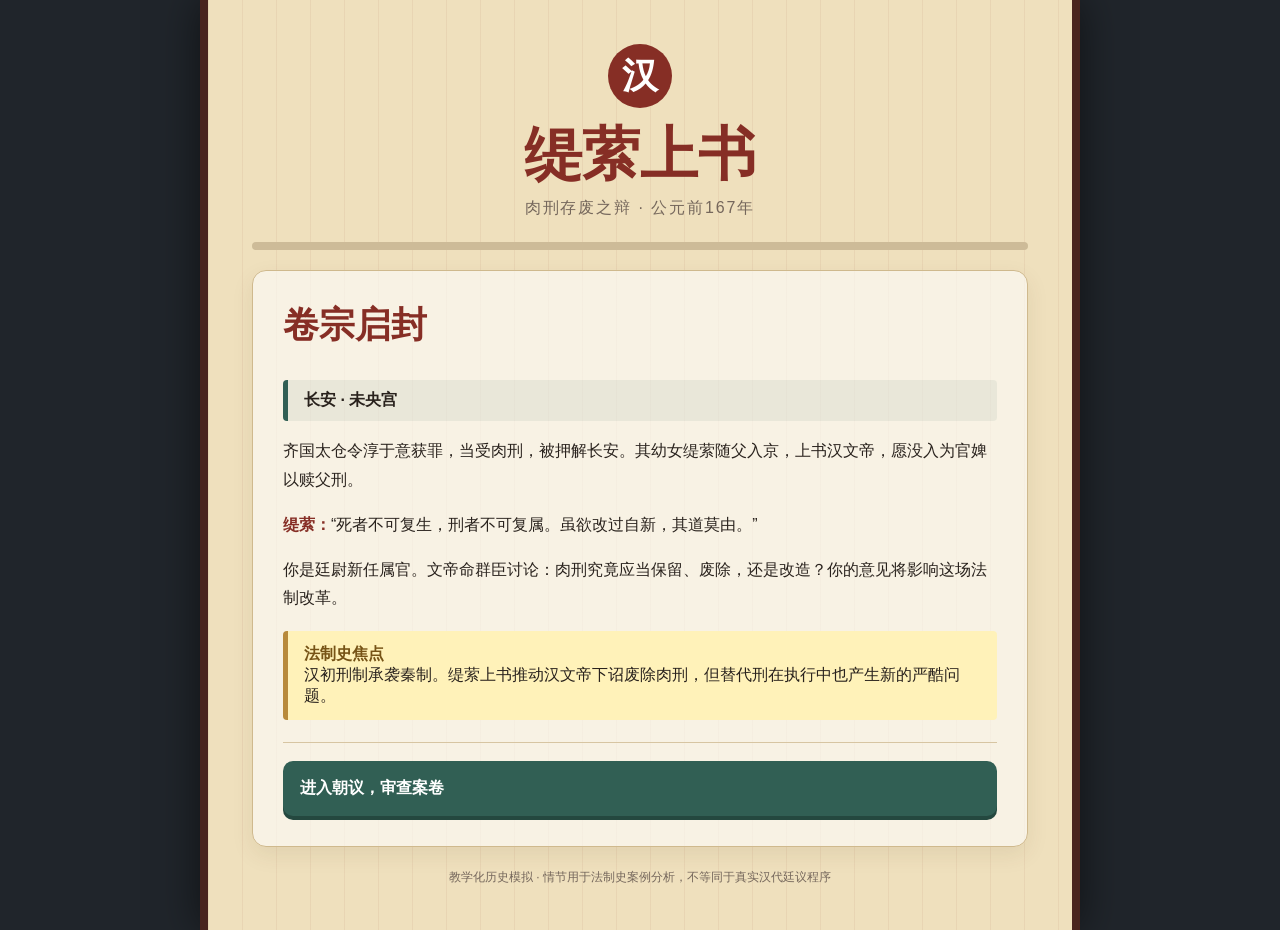
==== index.html @ 103291e9 "Publish Tiying Han law history game" ====
<!doctype html>
<html lang="zh-CN">
<head>
  <meta charset="utf-8">
  <meta name="viewport" content="width=device-width,initial-scale=1,viewport-fit=cover">
  <meta name="theme-color" content="#6f251f">
  <title>缇萦上书：肉刑存废之辩</title>
  <style>
    :root{--ink:#29221d;--paper:#efe0bd;--light:#fff9e9;--red:#862e25;--jade:#315f54;--gold:#b88a3b;--muted:#75675c}
    *{box-sizing:border-box}html{background:#20252b}body{margin:0;color:var(--ink);font-family:"Microsoft YaHei","PingFang SC",sans-serif;min-height:100vh}
    button{font:inherit}.game{width:min(100%,880px);min-height:100vh;margin:auto;padding:clamp(18px,5vw,44px);background:linear-gradient(90deg,#862e2510 1px,transparent 1px),var(--paper);background-size:34px 100%;border-inline:8px solid #49241f;box-shadow:0 0 40px #0008}
    .top{text-align:center}.top h1{font:800 clamp(34px,8vw,58px)/1.2 KaiTi,STKaiti,serif;color:var(--red);margin:12px 0 4px}.subtitle{color:var(--muted);letter-spacing:.12em;margin:0 0 18px}.seal{width:64px;height:64px;margin:auto;border-radius:50%;display:grid;place-items:center;background:var(--red);color:#fff;font:700 36px KaiTi,serif}
    .progress{height:8px;border-radius:10px;background:#cdbb98;overflow:hidden;margin:20px 0}.bar{height:100%;width:0;background:linear-gradient(90deg,var(--red),var(--gold));transition:width .35s}
    .scene{display:none;animation:rise .3s ease}.scene.active{display:block}@keyframes rise{from{opacity:0;transform:translateY(8px)}}
    .card{background:#fff9;border:1px solid #cfb98d;border-radius:14px;padding:clamp(18px,4vw,30px);box-shadow:0 8px 22px #53361916}.card h2{font-family:KaiTi,serif;color:var(--red);font-size:clamp(25px,6vw,36px);margin-top:0}
    p,li{line-height:1.8}.character{font-weight:800;color:var(--red)}.court{background:#315f5413;border-left:5px solid var(--jade);padding:10px 16px;margin:16px 0;border-radius:4px}.law{background:#fff2b9;border-left:5px solid var(--gold);padding:13px 16px;margin:18px 0;border-radius:4px}.law strong{color:#765316}.evidence{display:grid;grid-template-columns:repeat(2,1fr);gap:10px;margin:14px 0}.evidence div{background:#ede2ca;border:1px solid #cdb98d;border-radius:8px;padding:12px;font-size:14px}
    .choices{display:grid;gap:11px;border-top:1px solid #d7c5a2;margin-top:22px;padding-top:18px}.choices button,.restart{border:0;border-radius:10px;background:var(--jade);color:#fff;text-align:left;padding:15px 17px;line-height:1.55;font-weight:700;cursor:pointer;box-shadow:0 4px 0 #24483f}.choices button:active,.restart:active{transform:translateY(3px);box-shadow:0 1px 0 #24483f}.choices small{display:block;color:#dceae5;margin-top:4px;font-weight:400}
    .ending{text-align:center}.ending .badge{display:inline-block;border:2px solid currentColor;border-radius:99px;padding:6px 16px;font-weight:800}.good{background:#e5f1e5}.good h2,.good .badge{color:#32643b}.neutral{background:#e7edf1}.neutral h2,.neutral .badge{color:#365b72}.bad{background:#f4e2df}.bad h2,.bad .badge{color:#8b3029}.restart{text-align:center;margin-top:18px;min-width:160px}.review{text-align:left;background:#fff8;padding:14px 18px;border-radius:9px;margin-top:18px}
    footer{text-align:center;color:var(--muted);font-size:12px;margin-top:22px}
    @media(max-width:600px){.game{border-inline-width:5px;padding:15px 12px 30px}.evidence{grid-template-columns:1fr}.card{padding:18px 15px}.choices button{min-height:66px}}
  </style>
</head>
<body>
<main class="game">
  <header class="top"><div class="seal">汉</div><h1>缇萦上书</h1><p class="subtitle">肉刑存废之辩 · 公元前167年</p></header>
  <div class="progress"><div class="bar" id="bar"></div></div>

  <section id="s0" class="scene active"><div class="card">
    <h2>卷宗启封</h2>
    <div class="court"><b>长安 · 未央宫</b></div>
    <p>齐国太仓令淳于意获罪，当受肉刑，被押解长安。其幼女缇萦随父入京，上书汉文帝，愿没入为官婢以赎父刑。</p>
    <p><span class="character">缇萦：</span>“死者不可复生，刑者不可复属。虽欲改过自新，其道莫由。”</p>
    <p>你是廷尉新任属官。文帝命群臣讨论：肉刑究竟应当保留、废除，还是改造？你的意见将影响这场法制改革。</p>
    <div class="law"><strong>法制史焦点</strong><br>汉初刑制承袭秦制。缇萦上书推动汉文帝下诏废除肉刑，但替代刑在执行中也产生新的严酷问题。</div>
    <div class="choices"><button onclick="go('s1',12)">进入朝议，审查案卷</button></div>
  </div></section>

  <section id="s1" class="scene"><div class="card">
    <h2>第一议：如何理解旧刑</h2>
    <p><span class="character">廷尉正：</span>“黥、劓、刖，使罪人终身蒙耻，足以警众。骤然废除，恐刑威不立。”</p>
    <div class="evidence"><div><b>旧制功能</b><br>以身体标记和残损实现惩罚、威慑与身份区隔。</div><div><b>核心代价</b><br>身体损害不可逆，罪人即便悔改也难以回归社会。</div></div>
    <div class="choices">
      <button onclick="go('s2a',30)">主张立即废除<small>人格与身体不可恢复，制度应给改过者留下出路</small></button>
      <button onclick="go('s2b',30)">主张维持旧刑<small>乱世余患未消，威慑与秩序应当优先</small></button>
      <button onclick="go('s2c',30)">主张附条件改革<small>先区分罪责，再设计可复归社会的替代刑</small></button>
    </div>
  </div></section>

  <section id="s2a" class="scene"><div class="card">
    <h2>第二议：替代刑的难题</h2>
    <p>文帝赞同废除肉刑，但丞相追问：“不用黥、劓、刖，以何刑替代，方能做到罪刑相当？”</p>
    <div class="law"><strong>历史知识</strong><br>文帝改革以髡钳、笞刑等替代部分肉刑。改革方向具有进步意义，但笞刑数量过重、执行标准不一，可能造成死亡。</div>
    <div class="choices">
      <button onclick="go('s3a',56)">以高次数笞刑统一替代<small>形式简明，但执行风险很高</small></button>
      <button onclick="go('s3b',56)">分级替代并限制执行<small>按罪责配置刑罚，设置次数与行刑规范</small></button>
    </div>
  </div></section>

  <section id="s2b" class="scene"><div class="card">
    <h2>第二议：刑威与教化</h2>
    <p><span class="character">御史大夫：</span>“秦法以严酷求治，却二世而亡。若只讲威慑，如何解释暴秦之鉴？”</p>
    <div class="law"><strong>分析提示</strong><br>评价古代刑制既要理解维护秩序的现实需求，也要考察刑罚是否过度、能否促使罪人改过。</div>
    <div class="choices">
      <button onclick="go('eBad',100)">坚持重刑本身即可止乱</button>
      <button onclick="go('s3c',56)">修正观点：保留秩序目标，但推动刑罚可恢复化</button>
    </div>
  </div></section>

  <section id="s2c" class="scene"><div class="card">
    <h2>第二议：拟定改革原则</h2>
    <p>文帝命你将“附条件改革”写成可执行方案。你必须选定首要原则。</p>
    <div class="choices">
      <button onclick="go('s3b',56)">罪责分级、限制行刑、保留复归可能</button>
      <button onclick="go('s3a',56)">所有肉刑一律折算为固定笞数</button>
      <button onclick="go('s3d',56)">只赦免淳于意，不改变一般制度</button>
    </div>
  </div></section>

  <section id="s3a" class="scene"><div class="card">
    <h2>第三议：改革后的伤亡</h2>
    <p>新制推行后，地方奏报：有罪人虽免肉刑，却因笞数过重、行刑无度而死。</p>
    <p><span class="character">狱吏：</span>“名为减刑，受刑者反不得全生。朝廷是否修正？”</p>
    <div class="choices">
      <button onclick="go('eNeutral',100)">承认缺陷，等待以后逐步调整</button>
      <button onclick="go('s4',78)">立即调查，降低笞数并规范刑具与行刑部位</button>
    </div>
  </div></section>

  <section id="s3b" class="scene"><div class="card">
    <h2>第三议：从诏令到执行</h2>
    <p>你的分级方案获得认可，但地方官担心标准复杂、执行不一。制度善意若缺乏程序约束，仍可能异化。</p>
    <div class="choices">
      <button onclick="go('s4',78)">建立复核、记录和行刑限制，并定期检查成效</button>
      <button onclick="go('eNeutral',100)">只颁布原则，具体执行完全交给地方</button>
    </div>
  </div></section>

  <section id="s3c" class="scene"><div class="card">
    <h2>第三议：有限改革</h2>
    <p>你不再把“严酷”等同于“有效”，转而主张在秩序与人道之间寻找可检验的平衡。</p>
    <div class="choices">
      <button onclick="go('s4',78)">用执行数据检验替代刑，并保留继续修法的机制</button>
      <button onclick="go('eNeutral',100)">仅在诏书中倡导仁政，不设置执行措施</button>
    </div>
  </div></section>

  <section id="s3d" class="scene"><div class="card">
    <h2>第三议：个案与制度</h2>
    <p>淳于意可能因上书得到宽宥，但同类罪人仍面对同样的不可逆刑罚。</p>
    <div class="law"><strong>案例分析方法</strong><br>个案救济可以纠正一次不公；制度改革则要识别造成反复问题的规则与执行结构。</div>
    <div class="choices">
      <button onclick="go('s4',78)">由个案反思一般规则，重新提交改革方案</button>
      <button onclick="go('eBad',100)">个案已经解决，无须再议刑制</button>
    </div>
  </div></section>

  <section id="s4" class="scene"><div class="card">
    <h2>终议：呈交廷议奏章</h2>
    <p>你将在奏章中如何概括此次改革？</p>
    <div class="choices">
      <button onclick="go('eBest',100)">废肉刑不是终点；刑罚须兼顾罪责、执行可控与改过复归</button>
      <button onclick="go('eGood',100)">以仁政废除残酷刑罚，后续问题再随实践修正</button>
      <button onclick="go('eNeutral',100)">只要名称不再叫肉刑，改革便已完成</button>
    </div>
  </div></section>

  <section id="eBest" class="scene"><div class="card ending good"><span class="badge">卓越结局</span><h2>刑制改革者</h2><p>你的奏章推动朝廷在废除肉刑的同时，关注替代刑的比例、执行与复核。改革不再停留于仁政口号，而成为可以持续修正的制度工程。</p><div class="review"><b>法制史复盘</b><ul><li>缇萦上书体现个案对制度变革的推动。</li><li>文帝废肉刑具有进步意义，但替代刑也可能产生新的严酷。</li><li>评价改革不能只看名称和初衷，还要考察实际执行效果。</li></ul></div><button class="restart" onclick="restart()">重新体验</button></div></section>
  <section id="eGood" class="scene"><div class="card ending good"><span class="badge">良好结局</span><h2>仁政进路</h2><p>朝廷迈出了废除肉刑的重要一步。你看到了刑罚人道化的方向，但对替代刑执行风险的处理仍不充分。</p><div class="review"><b>提升建议：</b>案例分析时同时追问“为什么改革”“如何执行”“造成何种后果”。</div><button class="restart" onclick="restart()">重新体验</button></div></section>
  <section id="eNeutral" class="scene"><div class="card ending neutral"><span class="badge">中性结局</span><h2>未竟之改</h2><p>肉刑名义上被废除，但替代刑的严酷与地方执行差异仍然存在。制度发生了变化，却尚未实现改革目标。</p><div class="review"><b>关键启示：</b>法制改革的文本目标与实践结果可能存在距离。</div><button class="restart" onclick="restart()">重新体验</button></div></section>
  <section id="eBad" class="scene"><div class="card ending bad"><span class="badge">警示结局</span><h2>严刑之困</h2><p>朝议最终回到“刑罚越重越有效”的单一路径。个案揭示的问题没有转化为制度反思，秦制严酷的历史教训也未得到回应。</p><div class="review"><b>复习方向：</b>比较秦汉刑制变化，理解德主刑辅、约法省刑与社会治理之间的关系。</div><button class="restart" onclick="restart()">重新体验</button></div></section>
  <footer>教学化历史模拟 · 情节用于法制史案例分析，不等同于真实汉代廷议程序</footer>
</main>
<script>
  function go(id,p){document.querySelector('.scene.active').classList.remove('active');document.getElementById(id).classList.add('active');document.getElementById('bar').style.width=p+'%';scrollTo({top:0,behavior:'smooth'})}
  function restart(){document.querySelector('.scene.active').classList.remove('active');document.getElementById('s0').classList.add('active');document.getElementById('bar').style.width='0%';scrollTo({top:0,behavior:'smooth'})}
</script>
</body></html>
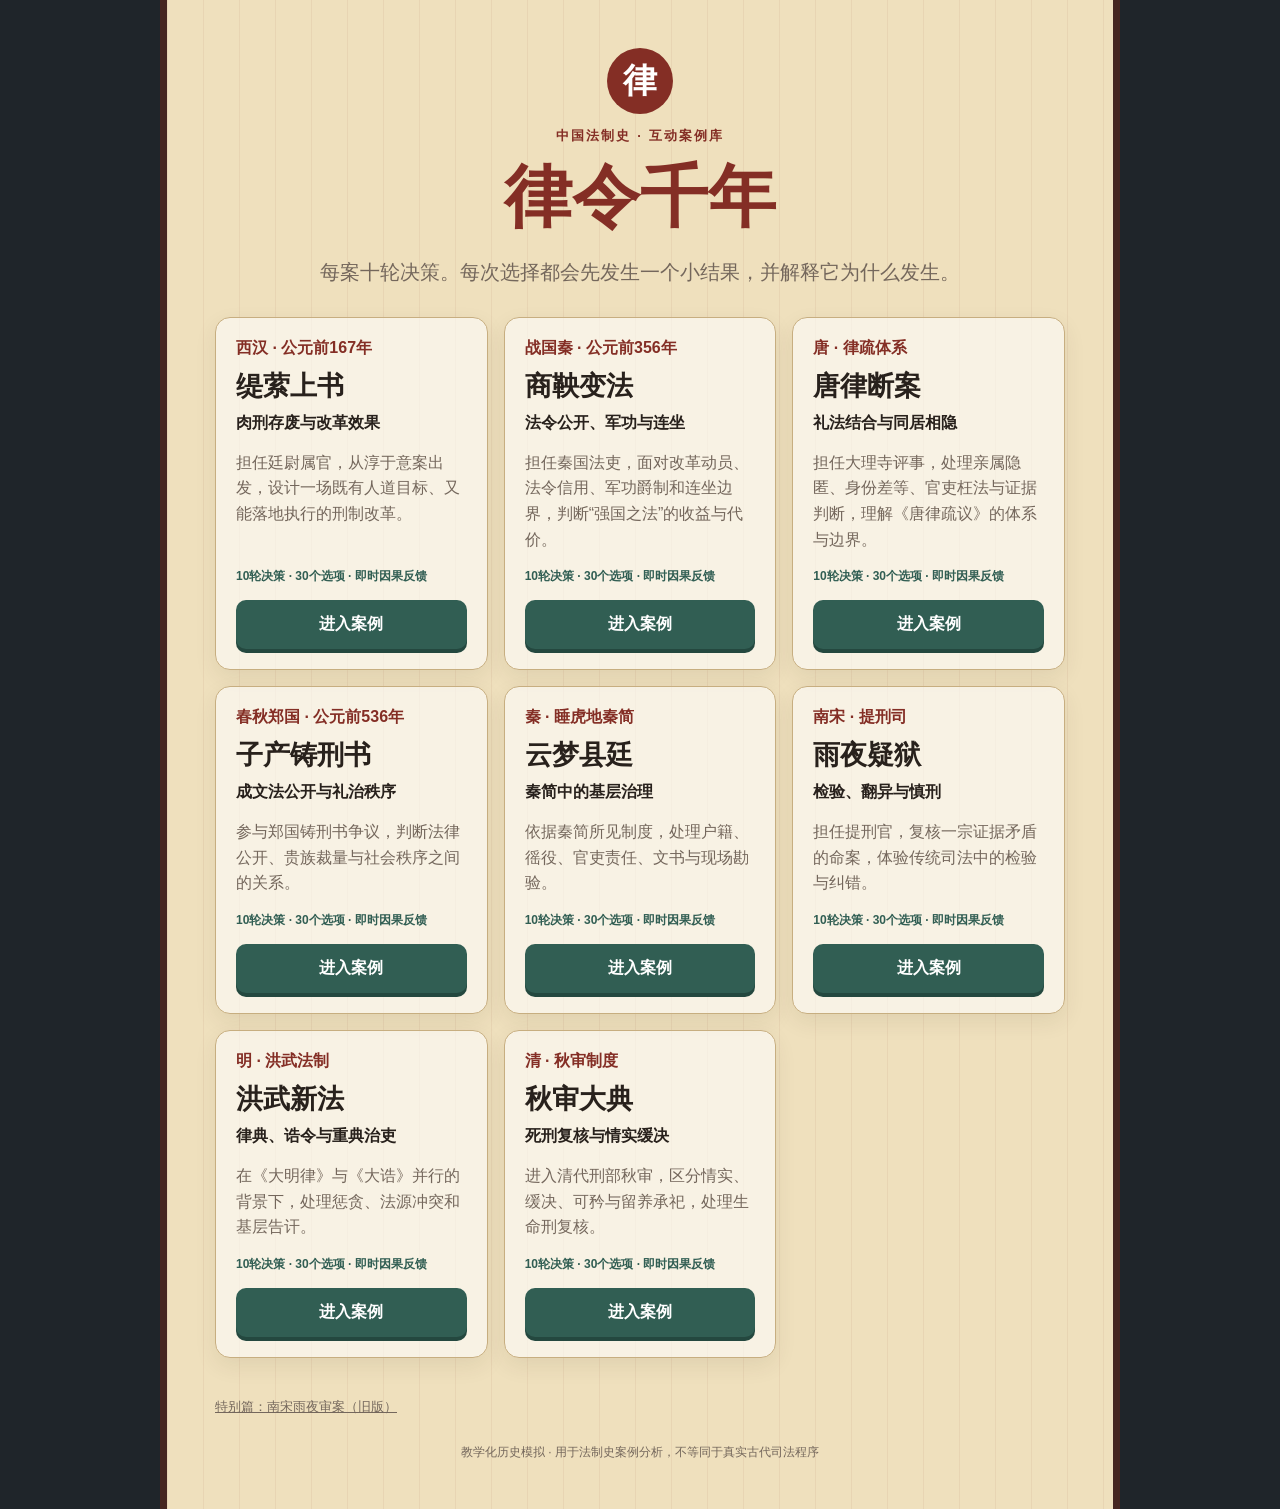
==== commit 7e033b39: "Expand law history game to eight cases" ====
--- a/index.html
+++ b/index.html
@@ -1,137 +1,123 @@
-<!doctype html>
-<html lang="zh-CN">
-<head>
-  <meta charset="utf-8">
-  <meta name="viewport" content="width=device-width,initial-scale=1,viewport-fit=cover">
-  <meta name="theme-color" content="#6f251f">
-  <title>缇萦上书：肉刑存废之辩</title>
-  <style>
-    :root{--ink:#29221d;--paper:#efe0bd;--light:#fff9e9;--red:#862e25;--jade:#315f54;--gold:#b88a3b;--muted:#75675c}
-    *{box-sizing:border-box}html{background:#20252b}body{margin:0;color:var(--ink);font-family:"Microsoft YaHei","PingFang SC",sans-serif;min-height:100vh}
-    button{font:inherit}.game{width:min(100%,880px);min-height:100vh;margin:auto;padding:clamp(18px,5vw,44px);background:linear-gradient(90deg,#862e2510 1px,transparent 1px),var(--paper);background-size:34px 100%;border-inline:8px solid #49241f;box-shadow:0 0 40px #0008}
-    .top{text-align:center}.top h1{font:800 clamp(34px,8vw,58px)/1.2 KaiTi,STKaiti,serif;color:var(--red);margin:12px 0 4px}.subtitle{color:var(--muted);letter-spacing:.12em;margin:0 0 18px}.seal{width:64px;height:64px;margin:auto;border-radius:50%;display:grid;place-items:center;background:var(--red);color:#fff;font:700 36px KaiTi,serif}
-    .progress{height:8px;border-radius:10px;background:#cdbb98;overflow:hidden;margin:20px 0}.bar{height:100%;width:0;background:linear-gradient(90deg,var(--red),var(--gold));transition:width .35s}
-    .scene{display:none;animation:rise .3s ease}.scene.active{display:block}@keyframes rise{from{opacity:0;transform:translateY(8px)}}
-    .card{background:#fff9;border:1px solid #cfb98d;border-radius:14px;padding:clamp(18px,4vw,30px);box-shadow:0 8px 22px #53361916}.card h2{font-family:KaiTi,serif;color:var(--red);font-size:clamp(25px,6vw,36px);margin-top:0}
-    p,li{line-height:1.8}.character{font-weight:800;color:var(--red)}.court{background:#315f5413;border-left:5px solid var(--jade);padding:10px 16px;margin:16px 0;border-radius:4px}.law{background:#fff2b9;border-left:5px solid var(--gold);padding:13px 16px;margin:18px 0;border-radius:4px}.law strong{color:#765316}.evidence{display:grid;grid-template-columns:repeat(2,1fr);gap:10px;margin:14px 0}.evidence div{background:#ede2ca;border:1px solid #cdb98d;border-radius:8px;padding:12px;font-size:14px}
-    .choices{display:grid;gap:11px;border-top:1px solid #d7c5a2;margin-top:22px;padding-top:18px}.choices button,.restart{border:0;border-radius:10px;background:var(--jade);color:#fff;text-align:left;padding:15px 17px;line-height:1.55;font-weight:700;cursor:pointer;box-shadow:0 4px 0 #24483f}.choices button:active,.restart:active{transform:translateY(3px);box-shadow:0 1px 0 #24483f}.choices small{display:block;color:#dceae5;margin-top:4px;font-weight:400}
-    .ending{text-align:center}.ending .badge{display:inline-block;border:2px solid currentColor;border-radius:99px;padding:6px 16px;font-weight:800}.good{background:#e5f1e5}.good h2,.good .badge{color:#32643b}.neutral{background:#e7edf1}.neutral h2,.neutral .badge{color:#365b72}.bad{background:#f4e2df}.bad h2,.bad .badge{color:#8b3029}.restart{text-align:center;margin-top:18px;min-width:160px}.review{text-align:left;background:#fff8;padding:14px 18px;border-radius:9px;margin-top:18px}
-    footer{text-align:center;color:var(--muted);font-size:12px;margin-top:22px}
-    @media(max-width:600px){.game{border-inline-width:5px;padding:15px 12px 30px}.evidence{grid-template-columns:1fr}.card{padding:18px 15px}.choices button{min-height:66px}}
-  </style>
-</head>
-<body>
-<main class="game">
-  <header class="top"><div class="seal">汉</div><h1>缇萦上书</h1><p class="subtitle">肉刑存废之辩 · 公元前167年</p></header>
-  <div class="progress"><div class="bar" id="bar"></div></div>
-
-  <section id="s0" class="scene active"><div class="card">
-    <h2>卷宗启封</h2>
-    <div class="court"><b>长安 · 未央宫</b></div>
-    <p>齐国太仓令淳于意获罪，当受肉刑，被押解长安。其幼女缇萦随父入京，上书汉文帝，愿没入为官婢以赎父刑。</p>
-    <p><span class="character">缇萦：</span>“死者不可复生，刑者不可复属。虽欲改过自新，其道莫由。”</p>
-    <p>你是廷尉新任属官。文帝命群臣讨论：肉刑究竟应当保留、废除，还是改造？你的意见将影响这场法制改革。</p>
-    <div class="law"><strong>法制史焦点</strong><br>汉初刑制承袭秦制。缇萦上书推动汉文帝下诏废除肉刑，但替代刑在执行中也产生新的严酷问题。</div>
-    <div class="choices"><button onclick="go('s1',12)">进入朝议，审查案卷</button></div>
-  </div></section>
-
-  <section id="s1" class="scene"><div class="card">
-    <h2>第一议：如何理解旧刑</h2>
-    <p><span class="character">廷尉正：</span>“黥、劓、刖，使罪人终身蒙耻，足以警众。骤然废除，恐刑威不立。”</p>
-    <div class="evidence"><div><b>旧制功能</b><br>以身体标记和残损实现惩罚、威慑与身份区隔。</div><div><b>核心代价</b><br>身体损害不可逆，罪人即便悔改也难以回归社会。</div></div>
-    <div class="choices">
-      <button onclick="go('s2a',30)">主张立即废除<small>人格与身体不可恢复，制度应给改过者留下出路</small></button>
-      <button onclick="go('s2b',30)">主张维持旧刑<small>乱世余患未消，威慑与秩序应当优先</small></button>
-      <button onclick="go('s2c',30)">主张附条件改革<small>先区分罪责，再设计可复归社会的替代刑</small></button>
-    </div>
-  </div></section>
-
-  <section id="s2a" class="scene"><div class="card">
-    <h2>第二议：替代刑的难题</h2>
-    <p>文帝赞同废除肉刑，但丞相追问：“不用黥、劓、刖，以何刑替代，方能做到罪刑相当？”</p>
-    <div class="law"><strong>历史知识</strong><br>文帝改革以髡钳、笞刑等替代部分肉刑。改革方向具有进步意义，但笞刑数量过重、执行标准不一，可能造成死亡。</div>
-    <div class="choices">
-      <button onclick="go('s3a',56)">以高次数笞刑统一替代<small>形式简明，但执行风险很高</small></button>
-      <button onclick="go('s3b',56)">分级替代并限制执行<small>按罪责配置刑罚，设置次数与行刑规范</small></button>
-    </div>
-  </div></section>
-
-  <section id="s2b" class="scene"><div class="card">
-    <h2>第二议：刑威与教化</h2>
-    <p><span class="character">御史大夫：</span>“秦法以严酷求治，却二世而亡。若只讲威慑，如何解释暴秦之鉴？”</p>
-    <div class="law"><strong>分析提示</strong><br>评价古代刑制既要理解维护秩序的现实需求，也要考察刑罚是否过度、能否促使罪人改过。</div>
-    <div class="choices">
-      <button onclick="go('eBad',100)">坚持重刑本身即可止乱</button>
-      <button onclick="go('s3c',56)">修正观点：保留秩序目标，但推动刑罚可恢复化</button>
-    </div>
-  </div></section>
-
-  <section id="s2c" class="scene"><div class="card">
-    <h2>第二议：拟定改革原则</h2>
-    <p>文帝命你将“附条件改革”写成可执行方案。你必须选定首要原则。</p>
-    <div class="choices">
-      <button onclick="go('s3b',56)">罪责分级、限制行刑、保留复归可能</button>
-      <button onclick="go('s3a',56)">所有肉刑一律折算为固定笞数</button>
-      <button onclick="go('s3d',56)">只赦免淳于意，不改变一般制度</button>
-    </div>
-  </div></section>
-
-  <section id="s3a" class="scene"><div class="card">
-    <h2>第三议：改革后的伤亡</h2>
-    <p>新制推行后，地方奏报：有罪人虽免肉刑，却因笞数过重、行刑无度而死。</p>
-    <p><span class="character">狱吏：</span>“名为减刑，受刑者反不得全生。朝廷是否修正？”</p>
-    <div class="choices">
-      <button onclick="go('eNeutral',100)">承认缺陷，等待以后逐步调整</button>
-      <button onclick="go('s4',78)">立即调查，降低笞数并规范刑具与行刑部位</button>
-    </div>
-  </div></section>
-
-  <section id="s3b" class="scene"><div class="card">
-    <h2>第三议：从诏令到执行</h2>
-    <p>你的分级方案获得认可，但地方官担心标准复杂、执行不一。制度善意若缺乏程序约束，仍可能异化。</p>
-    <div class="choices">
-      <button onclick="go('s4',78)">建立复核、记录和行刑限制，并定期检查成效</button>
-      <button onclick="go('eNeutral',100)">只颁布原则，具体执行完全交给地方</button>
-    </div>
-  </div></section>
-
-  <section id="s3c" class="scene"><div class="card">
-    <h2>第三议：有限改革</h2>
-    <p>你不再把“严酷”等同于“有效”，转而主张在秩序与人道之间寻找可检验的平衡。</p>
-    <div class="choices">
-      <button onclick="go('s4',78)">用执行数据检验替代刑，并保留继续修法的机制</button>
-      <button onclick="go('eNeutral',100)">仅在诏书中倡导仁政，不设置执行措施</button>
-    </div>
-  </div></section>
-
-  <section id="s3d" class="scene"><div class="card">
-    <h2>第三议：个案与制度</h2>
-    <p>淳于意可能因上书得到宽宥，但同类罪人仍面对同样的不可逆刑罚。</p>
-    <div class="law"><strong>案例分析方法</strong><br>个案救济可以纠正一次不公；制度改革则要识别造成反复问题的规则与执行结构。</div>
-    <div class="choices">
-      <button onclick="go('s4',78)">由个案反思一般规则，重新提交改革方案</button>
-      <button onclick="go('eBad',100)">个案已经解决，无须再议刑制</button>
-    </div>
-  </div></section>
-
-  <section id="s4" class="scene"><div class="card">
-    <h2>终议：呈交廷议奏章</h2>
-    <p>你将在奏章中如何概括此次改革？</p>
-    <div class="choices">
-      <button onclick="go('eBest',100)">废肉刑不是终点；刑罚须兼顾罪责、执行可控与改过复归</button>
-      <button onclick="go('eGood',100)">以仁政废除残酷刑罚，后续问题再随实践修正</button>
-      <button onclick="go('eNeutral',100)">只要名称不再叫肉刑，改革便已完成</button>
-    </div>
-  </div></section>
-
-  <section id="eBest" class="scene"><div class="card ending good"><span class="badge">卓越结局</span><h2>刑制改革者</h2><p>你的奏章推动朝廷在废除肉刑的同时，关注替代刑的比例、执行与复核。改革不再停留于仁政口号，而成为可以持续修正的制度工程。</p><div class="review"><b>法制史复盘</b><ul><li>缇萦上书体现个案对制度变革的推动。</li><li>文帝废肉刑具有进步意义，但替代刑也可能产生新的严酷。</li><li>评价改革不能只看名称和初衷，还要考察实际执行效果。</li></ul></div><button class="restart" onclick="restart()">重新体验</button></div></section>
-  <section id="eGood" class="scene"><div class="card ending good"><span class="badge">良好结局</span><h2>仁政进路</h2><p>朝廷迈出了废除肉刑的重要一步。你看到了刑罚人道化的方向，但对替代刑执行风险的处理仍不充分。</p><div class="review"><b>提升建议：</b>案例分析时同时追问“为什么改革”“如何执行”“造成何种后果”。</div><button class="restart" onclick="restart()">重新体验</button></div></section>
-  <section id="eNeutral" class="scene"><div class="card ending neutral"><span class="badge">中性结局</span><h2>未竟之改</h2><p>肉刑名义上被废除，但替代刑的严酷与地方执行差异仍然存在。制度发生了变化，却尚未实现改革目标。</p><div class="review"><b>关键启示：</b>法制改革的文本目标与实践结果可能存在距离。</div><button class="restart" onclick="restart()">重新体验</button></div></section>
-  <section id="eBad" class="scene"><div class="card ending bad"><span class="badge">警示结局</span><h2>严刑之困</h2><p>朝议最终回到“刑罚越重越有效”的单一路径。个案揭示的问题没有转化为制度反思，秦制严酷的历史教训也未得到回应。</p><div class="review"><b>复习方向：</b>比较秦汉刑制变化，理解德主刑辅、约法省刑与社会治理之间的关系。</div><button class="restart" onclick="restart()">重新体验</button></div></section>
-  <footer>教学化历史模拟 · 情节用于法制史案例分析，不等同于真实汉代廷议程序</footer>
-</main>
+<!doctype html><html lang="zh-CN"><head><meta charset="utf-8"><meta name="viewport" content="width=device-width,initial-scale=1,viewport-fit=cover"><meta name="theme-color" content="#742b23"><title>律令千年·法制史案例库</title>
+<style>
+:root{--ink:#28211c;--paper:#efe0bd;--light:#fff9e9;--red:#842e25;--jade:#315e53;--gold:#b8893d;--muted:#74675c}*{box-sizing:border-box}html{background:#1f252a}body{margin:0;color:var(--ink);font-family:"Microsoft YaHei","PingFang SC",sans-serif}button{font:inherit}.app{width:min(100%,960px);min-height:100vh;margin:auto;padding:clamp(18px,5vw,48px);background:linear-gradient(90deg,#842e2510 1px,transparent 1px),var(--paper);background-size:36px 100%;border-inline:7px solid #462620}.top{text-align:center}.seal{width:66px;height:66px;margin:auto;border-radius:50%;display:grid;place-items:center;background:var(--red);color:#fff;font:700 34px KaiTi,serif}.eyebrow{color:var(--red);font-size:13px;font-weight:800;letter-spacing:.16em}.top h1{font:800 clamp(38px,9vw,68px)/1.1 KaiTi,serif;margin:15px 0 8px;color:var(--red)}.lead{color:var(--muted);font-size:clamp(16px,3.5vw,20px);line-height:1.7}.case-grid{display:grid;grid-template-columns:repeat(3,1fr);gap:16px;margin:28px 0}.case{border:1px solid #c7ae80;border-radius:15px;background:#fff9;padding:20px;display:flex;flex-direction:column;box-shadow:0 8px 22px #3e2d1c15}.case i{font-style:normal;color:var(--red);font-weight:800}.case h2{font:700 27px KaiTi,serif;margin:9px 0}.case p{color:var(--muted);line-height:1.6;flex:1}.case .meta{font-size:12px;color:var(--jade);font-weight:700}.primary,.option{border:0;border-radius:10px;background:var(--jade);color:#fff;padding:14px 17px;font-weight:750;cursor:pointer;box-shadow:0 4px 0 #24483f}.primary:active,.option:active{transform:translateY(3px);box-shadow:0 1px 0 #24483f}.case .primary{width:100%;margin-top:15px}.toolbar{display:flex;justify-content:space-between;align-items:center;gap:10px}.back{border:1px solid #bda77e;background:#fff8;border-radius:9px;padding:9px 12px;cursor:pointer}.progress{height:9px;border-radius:9px;background:#cfbc97;overflow:hidden;margin:15px 0 23px}.bar{height:100%;background:linear-gradient(90deg,var(--red),var(--gold));transition:width .35s}.score{display:flex;gap:6px;flex-wrap:wrap}.score span{background:#fff8;border-radius:99px;padding:6px 9px;font-size:12px}.score b{color:var(--red)}.panel{background:#fff9;border:1px solid #cfb789;border-radius:15px;padding:clamp(18px,4vw,30px);box-shadow:0 8px 24px #49351f18}.chapter{color:var(--red);font-size:13px;font-weight:800}.panel h2{font:700 clamp(27px,6vw,39px) KaiTi,serif;color:var(--red);margin:8px 0}.context{font-size:18px;line-height:1.85}.knowledge{background:#fff1b7;border-left:5px solid var(--gold);padding:13px 15px;margin:18px 0;line-height:1.65}.options{display:grid;gap:12px;border-top:1px solid #d8c5a1;padding-top:18px}.option{text-align:left;line-height:1.55;min-height:62px}.option em{display:inline-grid;place-items:center;width:26px;height:26px;border-radius:50%;background:#ffffff22;font-style:normal;margin-right:8px}.feedback{border-top:6px solid var(--jade)}.feedback.bad{border-top-color:var(--red)}.feedback.mid{border-top-color:var(--gold)}.outcome{font-size:20px;font-weight:800;color:var(--jade)}.feedback.bad .outcome{color:var(--red)}.feedback.mid .outcome{color:#8b661f}.reason{line-height:1.85;background:#f4ead4;padding:14px;border-radius:9px}.delta{display:flex;gap:8px;flex-wrap:wrap;margin:14px 0}.delta span{padding:6px 10px;border-radius:99px;background:#dfeae5;color:#315e53;font-size:13px;font-weight:700}.delta .minus{background:#f1dfdc;color:#8b3029}.result{text-align:center}.grade{font:800 120px/1 serif;color:var(--red)}.cards{display:grid;grid-template-columns:repeat(3,1fr);gap:10px}.cards div{background:#ddc79c;border-radius:11px;padding:16px}.cards b{display:block;color:var(--red);font-size:28px}.review{text-align:left;background:#fff8;padding:15px 20px;border-radius:10px;line-height:1.75;margin:20px 0}.hidden{display:none!important}.legacy{display:inline-block;color:var(--muted);font-size:13px;margin-top:12px}footer{text-align:center;color:var(--muted);font-size:12px;margin:28px 0 0}
+@media(max-width:720px){.app{padding:18px 13px 30px;border-inline-width:5px}.case-grid{grid-template-columns:1fr}.case{padding:17px}.toolbar{align-items:flex-start}.score{justify-content:flex-end}.context{font-size:16px}.option{min-height:68px}.cards{grid-template-columns:1fr}}
+</style></head><body><main class="app" id="app"></main>
 <script>
-  function go(id,p){document.querySelector('.scene.active').classList.remove('active');document.getElementById(id).classList.add('active');document.getElementById('bar').style.width=p+'%';scrollTo({top:0,behavior:'smooth'})}
-  function restart(){document.querySelector('.scene.active').classList.remove('active');document.getElementById('s0').classList.add('active');document.getElementById('bar').style.width='0%';scrollTo({top:0,behavior:'smooth'})}
-</script>
-</body></html>
+const O=(t,r,d)=>({t,r,d});
+const cases=[
+{id:'tiying',era:'西汉 · 公元前167年',title:'缇萦上书',sub:'肉刑存废与改革效果',intro:'担任廷尉属官，从淳于意案出发，设计一场既有人道目标、又能落地执行的刑制改革。',qs:[
+['卷宗定性','淳于意将受肉刑，缇萦上书称受刑者“虽欲改过自新，其道莫由”。你首先抓住什么争点？','汉初刑制承袭秦制，肉刑具有不可逆性。',[O('讨论刑罚是否给改过者保留复归可能','朝议转向刑罚目的。因为缇萦指出的不是父亲身份，而是不可逆刑罚阻断改过。',[2,3,2]),O('强调缇萦孝心足以直接免罪','淳于意获得同情，但制度问题被遮蔽。孝行能触发审视，却不能替代对罪责与刑制的分析。',[1,0,2]),O('认定旧法存在多年便无需讨论','改革被拒绝。制度沿用时间不能单独证明其合理，尤其当新个案暴露稳定缺陷时。',[0,-2,-1])]],
+['史实边界','有人说：“汉代已经确立现代人权，所以必然废肉刑。”你如何记录？','古今概念可以对话，但不能把现代体系直接投射到汉代。',[O('删除“现代人权”断言，改从汉初约法省刑与仁政语境分析','论证更可靠。因为历史评价必须先尊重当时制度与政治语言。',[3,2,1]),O('保留说法，现代价值正确即可','表达鲜明但史实失真。价值赞同不能证明古代已经存在同一权利结构。',[-2,0,1]),O('完全拒绝现代视角','避免了套用，却失去借古鉴今。恰当方法是标明距离后再比较。',[1,1,0])]],
+['刑罚目的','廷尉正主张“残损身体最能威慑”。你如何回应？','刑罚效果不能只凭严酷程度推定。',[O('要求比较威慑收益与不可逆伤害，并考察再犯和复归','讨论进入可检验层面。严厉不天然等于有效，还要评估社会成本。',[2,3,2]),O('只说仁慈就是最好的刑罚','立场温和但论据不足。刑制仍须回应秩序、比例与执行问题。',[1,0,2]),O('赞同越残酷越有效','旧制继续维持。该推论忽略秦亡教训，也没有证明严酷与治理效果的因果。',[0,-2,-2])]],
+['替代方案','文帝准备废除肉刑，问你如何配置替代刑。','历史上部分肉刑被髡钳、笞刑等替代。',[O('按罪责分级替代，并设置最高笞数','方案兼顾比例与人道。分级可避免轻重罪一律折算造成新的失衡。',[2,3,2]),O('所有肉刑统一改为五百笞','形式统一却可能更致命。笞数过高会让“减刑”在执行中变成变相死刑。',[1,-2,-1]),O('只赦免淳于意，不改一般规则','个案获救，结构问题仍会重复。个案救济不能自动代替制度改革。',[1,0,1])]],
+['执行规范','地方狱吏问笞刑应如何执行。','替代刑是否进步，取决于真实执行。',[O('统一刑具、限定部位、记录次数并允许复核','伤亡风险下降。程序限制能把仁政目标转化为可监督的行为规则。',[2,3,2]),O('只写“务必仁慈”','口号难以约束执行。没有具体标准，地方仍可能因习惯和压力滥刑。',[1,0,1]),O('由狱吏自行掌握轻重','执行差异扩大。把全部裁量交给行刑者会增加任意与寻租空间。',[0,-2,-2])]],
+['伤亡奏报','新制后有人因重笞死亡，朝中称改革已经失败。','改革可能方向正确、设计不足。',[O('承认替代刑缺陷，降低笞数并继续评估','改革得到修正。发现副作用后调整规则，比否认问题或全盘倒退更合理。',[3,3,2]),O('隐瞒伤亡以维护圣明','短期保住颜面，长期损害制度学习。没有真实信息就无法纠正执行偏差。',[0,-2,-2]),O('立即恢复全部肉刑','解决了笞刑问题，却回到不可逆伤残。单一失败不证明旧制最优。',[1,-1,-1])]],
+['罪刑相当','轻罪与重罪都采用接近的笞数，引发争议。','刑罚配置需要区别罪责轻重。',[O('重新建立轻重阶梯，并审查实际痛苦程度','比例失衡得到缓解。名称相同不代表严厉程度相同，须看真实负担。',[2,3,2]),O('只要形式统一就是公平','形式一致掩盖实质差异。公平还要求罪责与制裁强度相适应。',[1,-1,0]),O('全部加重以免放纵','轻罪者承受过度制裁。用普遍加重解决分类失败，会扩大不公。',[0,-2,-2])]],
+['复归社会','受刑者刑满后被乡里永久排斥。','缇萦上书特别强调改过无路。',[O('减少永久污名，并允许以守法表现恢复身份','刑罚终了后的复归路径形成。否则法律宣布刑满，社会惩罚却无限延续。',[2,3,3]),O('认为社会排斥不属于刑制问题','制度只完成一半。正式刑罚与持续污名共同决定受刑者能否改过。',[1,0,-1]),O('给所有受刑者永久标记','管理更方便，却复制肉刑的终身污名逻辑，违背改革起点。',[0,-2,-2])]],
+['评价改革','史官问文帝废肉刑是否等于刑罚全面轻缓。','历史结论要区分诏令、替代规则和执行结果。',[O('评价为重要转向，但指出替代刑仍有严酷与反复','结论有边界。既承认改革意义，也没有把复杂过程写成直线进步。',[3,3,2]),O('宣布从此再无酷刑','叙事漂亮却夸大史实。替代刑伤亡说明制度效果并非一次完成。',[-2,-1,1]),O('因有副作用而否定全部意义','忽视了不可逆肉刑被废的方向性变化。缺陷不等于毫无进步。',[1,0,0])]],
+['总结奏章','你如何向文帝概括本案启示？','最后结论应同时回应历史语境与制度效果。',[O('废肉刑是起点；刑罚还须罪责相称、执行可控、容许复归','奏章成为持续改革纲领。它完整回应了目的、比例、程序与效果。',[3,3,3]),O('圣君仁德感化天下即可','具有时代语言，却把复杂制度成败归于个人品德，缺少可执行结构。',[2,0,2]),O('旧制不可变，个案不足为训','缇萦上书的制度价值被抹去。反复出现的结构性伤害不能永远被视为例外。',[0,-2,-2])]]]},
+{id:'shangyang',era:'战国秦 · 公元前356年',title:'商鞅变法',sub:'法令公开、军功与连坐',intro:'担任秦国法吏，面对改革动员、法令信用、军功爵制和连坐边界，判断“强国之法”的收益与代价。',qs:[
+['变法开局','新法将行，百姓疑而不信。你如何建立法令信用？','徙木立信的故事体现变法者对法令可信度的重视。',[O('公开规则、兑现奖赏，并让官吏同受约束','新法获得初步信用。可预期执行比单纯恐吓更能形成稳定服从。',[2,3,2]),O('先重罚几个质疑者','恐惧上升但信用未建立。惩罚怀疑者不能证明政府会守诺。',[1,-1,-2]),O('只靠口头宣讲君主英明','宣传扩大，却缺少可验证承诺。法令信用来自一致兑现。',[1,0,1])]],
+['法令公开','有官员主张只让官吏掌握细则，方便临事处置。','成文规则公开关系到行为预期与裁量边界。',[O('公布主要规则、奖罚标准与申诉渠道','百姓能够预见后果，官吏也较难任意解释。公开性提升了治理稳定。',[2,3,2]),O('只公布惩罚，不公布奖励','威慑突出但激励失真。片面公开会削弱法令完整信用。',[1,0,-1]),O('完全保密，违法后再告知','行政方便却制造不可预期。无法知悉的规则难以引导行为。',[0,-2,-2])]],
+['军功爵制','旧贵族要求按血缘继续授爵，军中要求按功行赏。','军功爵制冲击世卿世禄。',[O('以可核实军功授爵，并防止冒功','动员能力增强，身份流动扩大。核验机制可减少新制度被造假侵蚀。',[3,3,2]),O('完全维持血缘授爵','旧贵族满意，改革目标落空。资源仍按出身分配，军功激励不足。',[2,-1,-1]),O('谁献首级最多谁升爵，不审来源','短期战果增加，冒功与滥杀风险上升。指标若可被操纵会反噬制度。',[1,-2,-2])]],
+['连坐范围','一户犯罪，里伍是否都应连坐？','连坐有强化控制和信息互监的功能，也可能扩大无过者责任。',[O('仅对明知、协助或依法负有报告义务而故意不报者追责','责任边界更清楚。把主观知情与法定义务纳入，可减少无差别株连。',[1,3,2]),O('邻里一律同罪','告发增加，但无过者也受罚。无差别连坐以恐惧换信息，社会信任成本很高。',[2,-2,-2]),O('任何情形都不追究协助者','避免株连，却可能放任共同隐匿。关键应区分独立责任与纯粹身份牵连。',[1,1,0])]],
+['太子犯法','太子触犯新法，群臣担心直接处罚动摇储位。','史载商鞅通过处罚太子师傅等方式彰显新法。',[O('坚持规则不能因身份失效，同时按当时制度处理责任','法令权威增强。核心是避免特权使公开规则沦为空文。',[3,3,2]),O('秘密免除，维护王室颜面','政治冲突暂缓，法令信用受损。百姓会据此判断新法只约束弱者。',[1,-2,-1]),O('为示公平立即废黜太子','姿态强硬但超出比例。平等适用不等于不考虑权限和相称性。',[1,0,-2])]],
+['告奸激励','地方以告发数量考核，出现大量诬告。','激励指标会改变行为，也可能制造滥用。',[O('核查证据，惩治故意诬告，并调整单一数量考核','真实案件比例提高。纠错机制防止告发制度被私人报复利用。',[2,3,2]),O('告得越多奖励越高','数字漂亮，诬告激增。单一数量指标鼓励追求数量而非真实性。',[1,-2,-2]),O('取消一切举报','诬告下降，但真实违法线索也消失。应治理滥用而非废掉全部信息渠道。',[1,0,0])]],
+['重刑主义','有人建议轻罪重罚，让百姓不敢试法。','商鞅法家思想重刑威慑，但效果与代价需分别分析。',[O('评估威慑边际效果，并保留罪责轻重阶梯','秩序目标与比例控制并存。重罚不是无限增加就无限有效。',[1,3,2]),O('所有初犯一律重罚','短期服从上升，纠错和复归空间缩小。过度惩罚也会增加逃亡与对抗。',[2,-2,-2]),O('只进行道德劝说，不设处罚','缺乏执行后果，新法难以稳定。教化与制裁并非只能二选一。',[1,0,1])]],
+['官吏执法','县吏对富户从轻、对贫户从重。','“壹刑”理想强调法令统一，但秦制并非现代平等法治。',[O('纠正差等执行，并公开复核结果','法令一致性提高。选择性执法会让规则成为权力工具。',[2,3,2]),O('富户能纳粮，应当从轻','短期财政受益，制度公信下降。以资源换免责破坏统一标准。',[1,-2,-1]),O('为反特权只处罚富户','方向看似矫正，仍是按身份而非行为裁判。',[1,0,-1])]],
+['成效评估','秦国强盛后，有人称一切改革手段都因此正当。','国家能力提升不自动消除个体权利与社会成本问题。',[O('区分富国强兵成效、法令技术与高压控制代价','评价更完整。制度可以在某一目标上有效，同时在其他价值上代价高昂。',[3,3,2]),O('结果强国，所以所有措施正确','把结果成功当作全部正当性。该推理忽略手段边界与长期后果。',[1,-2,0]),O('因秦二世而亡，变法毫无作用','以最终结局抹去阶段成效，同样过度简化。历史因果不能单线归结。',[1,0,0])]],
+['历史结论','如何总结商鞅变法的法制史意义？','应同时看到成文法、国家治理能力与严密控制。',[O('它强化公开法令和官僚治理，也以重刑连坐付出高压代价','结论兼顾制度创新与历史局限，避免英雄化或妖魔化。',[3,3,3]),O('它完整建立现代法治','概念错置。法令统一和现代权利法治不是同一制度。',[-2,-1,1]),O('它只是残酷刑罚，没有其他影响','抓住代价却遗漏国家治理、爵制与社会结构变化。',[1,0,0])]]]},
+{id:'tanglv',era:'唐 · 律疏体系',title:'唐律断案',sub:'礼法结合与同居相隐',intro:'担任大理寺评事，处理亲属隐匿、身份差等、官吏枉法与证据判断，理解《唐律疏议》的体系与边界。',qs:[
+['亲属藏匿','甲盗官物后藏于兄家，兄明知却未告发。首先查什么？','唐律对亲属相隐有制度安排，但范围与重罪例外需具体判断。',[O('查亲属关系、罪名性质及相隐规则的适用范围','审理路径正确。先确定规范要件，才能判断隐匿是否被容许或减免。',[3,3,2]),O('凡不告发一律同罪','忽略亲属相隐规则。唐律并非把所有知情不举都等同正犯。',[1,-2,-1]),O('亲属关系可免除任何罪责','把相隐绝对化。古代规则仍有范围、身份与严重犯罪限制。',[1,-1,0])]],
+['礼法关系','御史说“礼就是道德，与断案无关”。','唐律以礼入法，但礼与律仍有不同表现形式。',[O('说明礼制影响亲属、身份和名分规范，须通过具体律文适用','礼法关系被落实到规范层面。不能只讲抽象伦理，也不能否认其制度作用。',[3,3,2]),O('完全赞同，律与礼互不相干','遗漏唐律的重要结构特征。许多罪名和量刑都受伦常名分影响。',[0,-2,-1]),O('只凭礼意即可越过律文判案','礼成为无限裁量。礼法结合不意味着官员可抛开成文规范。',[1,-2,-2])]],
+['十恶判断','案中被告被指“不孝”，是否当然属于十恶？','十恶是特定严重犯罪类别，不能把日常道德评价直接当作罪名。',[O('核对行为是否满足律文中的具体构成','避免标签定罪。道德谴责必须转化为明确的规范要件。',[3,3,2]),O('乡里都说不孝即可列入十恶','舆论替代要件，刑罚被扩大。社会评价不能单独证明法定严重犯罪。',[1,-2,-2]),O('十恶只是道德概念，不影响法律','忽视其法律后果。十恶在律典中具有明确制度地位。',[0,-1,-1])]],
+['身份差等','同一伤害行为因亲属尊卑而刑罚不同。你如何解释？','唐律具有鲜明身份与伦理差等，不能等同现代平等原则。',[O('在历史语境中说明名分秩序，再与现代平等适用作区分','解释没有美化差等，也没有以今律古，形成双层评价。',[3,3,2]),O('这就是现代法律面前人人平等','概念相反。身份差等恰恰说明古代与现代平等原则存在结构距离。',[-2,-2,0]),O('古代如此，所以今天也应恢复','从历史事实直接推出现代规范，缺少价值与制度论证。',[1,-2,-1])]],
+['官吏受财','县令收财后故意改判，应先区分什么？','唐律区分官吏因公过失与徇私故意，受财枉法具有更强可责性。',[O('查受财、故意及裁判改变之间的证据链','责任判断更准确。身份本身不够，须证明利益与枉法行为关联。',[2,3,2]),O('只要判错就一律按受财枉法','过失与故意被混同，严重罪名的证明要求被降低。',[1,-2,-1]),O('官员有裁量，所以不可能犯罪','把职权当作免责。合法裁量不包括收财后故意歪曲裁判。',[0,-2,-2])]],
+['口供矛盾','被告口供与物证冲突，狱吏要求继续拷讯。','传统司法重口供，也存在检验和多证印证；现代更严格禁止刑讯逼供。',[O('暂停强制，复核物证、证人与口供形成条件','误判风险下降。矛盾应通过独立证据解释，而非用更强压力制造一致。',[2,3,3]),O('打到口供与案卷一致','得到表面一致，却无法证明真实性。压力可能只会制造迎合答案。',[1,-3,-3]),O('完全不看口供，只凭直觉','避免刑讯但仍非证据裁判。口供可审查，不能以直觉替代全部证据。',[1,0,0])]],
+['类推边界','某行为危害明显，却找不到完全对应条文。','古代存在比附等适用技术；现代罪刑法定对类推入罪限制更严。',[O('先在当时法源中寻找明确依据，并标注与现代罪刑法定的差异','既处理历史问题又守住古今边界。比较法意识提升。',[3,3,2]),O('危害大即可随意比照最重条款','裁量失控。社会危害判断不能自动决定具体刑名。',[1,-2,-2]),O('直接援引现代刑法宣告无罪','保护意识可取，却把现代规范直接溯用于唐代模拟。',[0,1,1])]],
+['赎刑适用','有身份者请求以铜赎刑，百姓质疑不公。','古代赎刑有身份、罪类等条件，体现制度差等。',[O('依当时规则判断，同时在复盘中指出身份差等的局限','历史裁判与现代评价被区分，既不伪造史实也不回避问题。',[3,3,2]),O('有钱即可赎，最有效率','财富直接购买免责，忽略赎刑条件并放大不平等。',[1,-2,-2]),O('声称唐代已禁止一切赎刑','史实错误。用理想化叙事遮蔽真实制度。',[-2,0,0])]],
+['复核死刑','州府上报死刑案，证据尚有一处矛盾。','传统慎刑包含复核机制；生命刑要求更高审慎。',[O('退回补证并逐项说明疑点，不因限期仓促核准','避免不可逆误判。复核的价值正是在行政压力下保留纠错机会。',[2,3,3]),O('地方已经审过，直接核准','效率提高，关键疑点被带入不可逆判决。层级复核失去实质意义。',[1,-2,-2]),O('所有死刑案一律无条件赦免','避免误杀却取消个案判断。慎刑不等于放弃法律评价。',[1,0,1])]],
+['结案评议','如何概括《唐律疏议》的法制史地位？','唐律体系完备、律疏结合，对后世与东亚法制影响深远，同时具有等级身份局限。',[O('肯定体系化与解释技术，同时指出礼制身份差等的历史边界','结论全面。制度成就与价值局限可以同时成立。',[3,3,3]),O('它就是一部现代民法典','法域与时代概念均错置，无法解释刑律中心和身份结构。',[-2,-2,0]),O('古代法律都落后，不值得研究','价值判断替代历史分析，也错失理解制度演进与比较法的机会。',[0,-1,-1])]]]}];
+const Q=(t,c,p,a,ar,b,br,d,dr)=>[t,c,p,[O(a,ar,[3,3,2]),O(b,br,[1,0,1]),O(d,dr,[0,-2,-2])]];
+cases.push(
+{id:'zichan',era:'春秋郑国 · 公元前536年',title:'子产铸刑书',sub:'成文法公开与礼治秩序',intro:'参与郑国铸刑书争议，判断法律公开、贵族裁量与社会秩序之间的关系。',qs:[
+Q('是否公布','郑国准备把刑书铸于鼎上，贵族认为刑不可知才能保持威严。','铸刑书是中国古代成文法公布的重要事件。','支持公布基本规则与刑罚边界','民众获得行为预期，贵族临事裁量受到约束；这正是规则公开的制度意义。','只向乡官秘密传达','执行可能较统一，但普通人仍无法预见后果，公开性目标只完成一半。','继续完全保密','权威暂时保留，任意裁量与同案异罚风险却继续存在。'),
+Q('回应叔向','叔向担心民众据法争辩、破坏礼治名分。','反对意见反映春秋礼治秩序面对社会变迁的焦虑。','承认秩序忧虑，但说明公开底线可与教化并存','你回应了反方最强理由，而非简单否定礼；主张因此更有边界。','说时代必然进步，无需解释','方向支持改革，但“必然”不能回答公开规则为何能解决现实问题。','嘲讽叔向守旧','人身评价替代理由，既未解释礼治功能，也无法证明新制度更好。'),
+Q('适用对象','贵族要求刑书只约束庶人。','春秋身份秩序鲜明，不能虚构现代平等已经实现。','要求官吏裁判也受公开规则约束','虽非现代平等，却能减少执法者脱离规则的空间，增强法令信用。','先约束庶人，以后再说','改革仍可能运行，但特权例外会削弱公众对规则一致性的信任。','贵族天然在法外','公开刑书沦为单向控制工具，无法限制掌权者的任意解释。'),
+Q('旧案处理','刑书公布后，有人要求按新法追罚公布前行为。','规则公开与时间效力关系到行为可预期性。','原则上不以新公布规则追罚此前未知行为','避免事后改变标准，让公布真正服务于事前行为引导。','由执政者逐案决定','保留灵活性，却使时间效力取决于个人偏好，可预期性不足。','一律追溯从重','百姓不可能按尚未公布的规则行动，追溯重罚破坏法令信用。'),
+Q('条文含混','刑书中的“扰乱”含义过宽，地方解释不一。','成文化不等于自动消除裁量。','发布解释标准并汇总典型案件','同类行为获得较稳定尺度，也为后续修订提供材料。','让各地按风俗理解','兼顾地方差异，但同案差异扩大，中央公布规则被碎片化。','谁被指控就算扰乱','含混词变成无限权力入口，成文法只剩形式。'),
+Q('民众争讼','公布后诉讼增多，贵族称改革失败。','诉讼上升可能是既有纠纷获得表达渠道。','区分恶意缠讼与正常权利主张','你没有把“案件变多”直接等同秩序恶化，能进一步评估制度真实效果。','立即减少受理数量','短期数据好看，但可能把正常争议重新压回非正式冲突。','废除刑书恢复秘密裁判','用关闭渠道消灭统计，问题本身并未消失。'),
+Q('官吏培训','基层官吏读不懂新刑书。','法律文本需要执行能力支撑。','编制释义、培训并设置疑难请示','降低误读，让统一文本转化为较一致的实际裁判。','要求官吏自行揣摩','节省成本，却会制造不同解释，公开文本难以统一实践。','读错者全部重罚','恐惧不能补足知识，官吏反而可能隐瞒疑难和错误。'),
+Q('修法机制','社会关系变化，旧条文出现漏洞。','成文法需要稳定，也需要合法修订。','建立公开修订程序并说明理由','规则变化保持可追踪，稳定与适应性得到平衡。','随时口头补充','反应快，但口头命令重新引入不可知和不可验证。','永远不得修改','形式稳定，却会让规则与社会现实脱节。'),
+Q('古今比较','同学说铸刑书就是现代法治诞生。','早期成文法公开与现代法治不能简单等同。','称其为公开化探索，并说明身份与权利结构差异','既提炼法理价值，又保留历史限度。','直接称为现代宪政','使用熟悉概念，却超出史实可支持范围。','认为与今天毫无联系','避免错置，却放弃了从公开性和裁量约束中提炼启示。'),
+Q('最终陈词','如何概括铸刑书的历史意义？','结论应兼顾制度转向与争议。','它推动规范公开并挑战秘密裁量，但仍处于礼法秩序转型之中','结论完整解释了“进步何在”和“边界何在”。','子产是贤人，所以改革正确','人物评价不能替代制度因果分析。','公布法律必然摧毁秩序','把反方忧虑当作必然结果，缺少实践证据。')]},
+{id:'qin',era:'秦 · 睡虎地秦简',title:'云梦县廷',sub:'秦简中的基层治理',intro:'依据秦简所见制度，处理户籍、徭役、官吏责任、文书与现场勘验。',qs:[
+Q('户籍脱漏','乡里户籍与实有人口不符，县令要求立刻重罚里典。','秦简反映细密的户籍、行政与官吏责任制度。','先核对迁徙文书、登记期限与里典故意过失','责任与证据对应，避免把制度缺口全部推给末端官吏。','先罚后查以示整肃','形成压力，但若事实后来相反，行政信用和记录真实性都会受损。','全乡连坐不问原因','扩大责任最省事，却混淆个人行为、法定义务与无过居民。'),
+Q('徭役冲突','农忙时征发徭役，田地可能失收。','秦国家动员能力强，徭役安排也影响生产基础。','核对法定名额与期限，分批征发并留存文书','既完成公共任务，也减少超额征发破坏农业。','由豪强自行决定谁服役','执行方便，却可能把负担转嫁给弱户。','全数提前加征','短期工程加快，长期粮产和民众承受力受损。'),
+Q('官物损坏','仓吏报告粮袋受潮，却无交接记录。','秦律重视官物管理和官吏责任。','勘验损耗原因并核对交接、封识与保管义务','能区分自然损耗、过失和侵占，责任不再只靠猜测。','仓吏负责所以必为盗','身份与结果不能直接证明故意侵占。','不查小额损失','一次省事可能形成记录空洞，长期积累更大风险。'),
+Q('现场勘验','盗案现场有足迹、破锁和邻人证言。','秦简中的封诊式体现对勘验记录的重视。','分别记录位置、尺寸、时间并相互印证','证据保留原貌，后续复核能检查推断是否可靠。','先确定嫌疑人再挑证据','证据会被选择性解释，调查从求真变成确认偏见。','只听最年长邻人','年龄可能带来经验，却不能替代证言来源与物证核验。'),
+Q('文书迟延','驿传文书晚到三日，承办吏称道路被洪水阻断。','行政责任判断需区分不可抗力、过失与故意。','核查天气、驿程和交接时间后再定责','事实链能判断迟延是否可归责，避免机械处罚。','凡迟到一律同罚','标准简单，但不可控制原因与懈怠被混为一谈。','只要辩称洪水就免责','给出理由不等于证明理由，缺乏核查会鼓励虚假抗辩。'),
+Q('上级口令','郡吏口头要求修改已封存数据。','文书与层级程序限制行政信息被随意改变。','要求正式文书并保留修改前后记录','上级命令可验证，数据变更也能追责。','服从口令不留痕','短期顺从，日后无法判断是谁、为何改变记录。','当众销毁全部档案','避免被改，却同时破坏治理和证据基础。'),
+Q('告发奖励','奖励告发后，私人仇怨包装成案件。','信息激励需要防范诬告与操纵。','对告发内容独立核验，故意虚构者承担责任','真实线索被保留，报复性告发的收益下降。','有告发就立即定罪','告发者掌握了事实上的裁判权，错误与报复会扩散。','取消所有告发渠道','减少诬告，也会失去难以由官府主动发现的线索。'),
+Q('官吏考课','上级只按结案数量评价县吏。','单一指标容易扭曲行为。','加入错案、期限、文书完整与民生影响指标','官吏不再只追求数量，质量和责任进入考核。','继续只看数量','报表改善，仓促定案和拆分案件可能增加。','不设任何考核','避免指标异化，却也失去监督懈怠的工具。'),
+Q('秦法评价','有人因秦简细密便称秦已实现现代依法行政。','行政规则化与现代权利约束并非同一概念。','肯定文书化治理，同时说明高强度控制和权利结构差异','评价同时解释技术成就与制度边界。','直接等同现代法治政府','把行政效率误作现代权利法治。','只说秦法残酷，简牍无研究价值','遗漏基层行政、证据和文书制度的重要材料。'),
+Q('县廷总结','如何概括秦简呈现的法律世界？','出土简牍让制度史从抽象法典走向日常治理。','它展示细密行政与责任技术，也揭示高度动员和严密控制','结论能把微观文书与国家治理结构连接起来。','它只是几件古代公文','材料被孤立，无法解释制度网络。','它证明秦政所有做法都有效','有规则不等于所有规则都正当或成功。')]},
+{id:'song',era:'南宋 · 提刑司',title:'雨夜疑狱',sub:'检验、翻异与慎刑',intro:'担任提刑官，复核一宗证据矛盾的命案，体验传统司法中的检验与纠错。',qs:[
+Q('接收案卷','县衙以一纸认罪口供报结命案。','宋代司法有复核、翻异与检验实践。','先审查口供形成过程及其与物证是否相合','复核找到入口，认罪不再自动等于事实。','口供完整便直接核准','效率高，却忽略口供可能受压力或诱导。','因同情被告直接释放','避免仓促定罪，但同样绕过证据审查。'),
+Q('尸体检验','尸表记载“刃伤”，衣物却无相应破口。','检验记录应与现场、衣物和致伤工具相互印证。','要求复验伤口、衣物和可能凶器','矛盾得到针对性检验，能判断初验是否错误。','以尸表为官文书不可质疑','文书权威替代事实，初验错误无法纠正。','认定衣物必被更换','提出可能性却没有证据，推测不能直接成为结论。'),
+Q('证人翻供','唯一证人称此前受里正指使。','翻供既可能揭露胁迫，也可能是新的谎言。','分别核对两次证言的细节、动机与外部证据','不盲信任何一次陈述，可信度由印证决定。','翻供就证明第一次必假','新陈述仍需检验，变化本身不能证明真假。','坚持初供永远有效','忽视证言形成条件，可能维护被操纵的版本。'),
+Q('刑讯压力','属吏建议拷讯被告尽快结案。','传统司法存在刑讯风险；现代明确禁止刑讯逼供。','停止施压，转向独立证据和现场重建','口供污染风险下降，调查重新围绕可验证事实。','轻打几下不算刑讯','压力程度难以控制，所得陈述仍可能迎合审讯者。','打到细节一致','一致可能来自提示和恐惧，不等于真实记忆。'),
+Q('死亡时间','更鼓簿、饭食消化与证人时间互相冲突。','时间线是检验证据链的重要工具。','列出时间区间并标明每项证据误差','不确定性被诚实呈现，矛盾可逐项解释。','挑最支持原判的时间','确认偏见让其余证据被人为排除。','取三个时间的平均数','数学平均没有事实依据，不同证据不能机械相加。'),
+Q('官员干预','知县暗示维持原判可保地方考成。','复核制度要抵抗行政绩效对个案的扭曲。','记录干预并依据证据独立复核','考成压力被隔离，复核保有纠错功能。','为顾全官场维持原判','个人关系和绩效取代事实判断。','公开羞辱知县后不再查案','揭露干预却放弃案件本身，受害者与被告都未获答案。'),
+Q('无罪疑点','证据不足以锁定被告，但真凶未明。','慎刑与继续侦查可以并存。','不维持有罪结论，同时列明待查线索','避免枉断，也没有把疑案当作已解决。','先定罪以后再查','不可逆惩罚被建立在尚未闭合的证据上。','宣布案件从未发生','无罪疑点不等于否认死亡事实和追查义务。'),
+Q('检验知识','学生说宋代检验等同现代法医学。','传统检验有重要经验，也受时代知识与程序限制。','肯定经验积累，同时区分现代科学标准','比较既不贬低古人，也不夸大同一性。','完全等同现代DNA鉴定','技术原理和证明能力被严重夸大。','认为古代检验毫无价值','忽略检验文书和经验对减少错案的作用。'),
+Q('责任追究','初审官因疏忽造成错判，应如何处理？','纠错既需个案改判，也需区分故意枉法与一般过失。','查明过失程度、干预因素并修正规程','个人责任与制度预防同时推进。','凡错判一律最重处罚','会促使官员隐瞒错误，也混淆故意和能力不足。','改判即可，不追原因','个案被纠正，相同流程缺陷仍会复制。'),
+Q('复核结论','如何总结疑狱复核的价值？','复核不是重复盖章，而是独立发现矛盾。','以证据印证、程序记录和慎用不可逆刑罚构成纠错链','结论解释了复核为什么能真正减少错案。','上级官阶高所以判断必然正确','权威本身不能保证事实准确。','只要拖得足够久就算慎刑','时间延长若无针对性核查，只是迟延正义。')]},
+{id:'ming',era:'明 · 洪武法制',title:'洪武新法',sub:'律典、诰令与重典治吏',intro:'在《大明律》与《大诰》并行的背景下，处理惩贪、法源冲突和基层告讦。',qs:[
+Q('法源冲突','《大明律》已有规定，新颁诰令要求加重处罚。','明初律典与特别诰令共同影响实践。','核对适用时间、对象与正式效力并记录依据','裁判理由可追踪，避免法源叠加成为任意从重。','一律挑最重者适用','简单强硬，却使刑罚边界随文件叠加无限上升。','只看个人喜好选择','法源问题被变成私人裁量。'),
+Q('惩贪证据','百姓控告县吏受赃，只有传闻没有账册。','重典治吏仍需事实基础。','保护举报线索并追查账册、财物流向和经手人','既不压制举报，也不让传闻直接完成定罪。','举报官吏就先处重刑','政治目标替代证明，诬告和错案风险上升。','官吏身份体面，不予调查','身份成为屏障，惩贪制度失去可信度。'),
+Q('越诉告官','百姓越级赴京告发地方官。','明初鼓励民众在特定情形下告奸，也可能冲击常规层级。','审查越诉原因并防止地方截访报复','真实控告获得渠道，同时保留对虚假内容的核验。','一概视为扰乱秩序','地方官可通过控制渠道掩盖自身问题。','越级者所言一律为真','越级困难能说明风险，却不能自动证明全部事实。'),
+Q('酷刑取供','办案者称重刑治吏必须配合严讯。','政治高压容易把目标正当性扩张为手段无限。','把惩贪目标与证据方法分开，禁止用供词替代财证','案件更可能经受复核，惩贪不再依赖制造口供。','贪官可恶，手段不限','先定性后取证，容易把无辜者也纳入目标。','完全停止查贪','避免酷刑却放弃公共责任，问题在手段而非目标本身。'),
+Q('株连家属','官员贪赃，办案者要求家属一律同罪。','责任扩大需区分参与、受益、隐匿与单纯亲属身份。','逐人查明是否参与转移、隐匿或共同受益','真正共犯被追究，无过亲属不因身份自动受罚。','全部连坐','威慑增强，但个人责任被亲属身份替代。','家属永远不可能参与','反对株连正确，却不能预设家属一定无行为责任。'),
+Q('律典统一','地方沿用旧习，与《大明律》条文冲突。','统一律典旨在形成全国规范框架。','以正式律文为基准并调查地方习惯的合理调整空间','统一性得到维护，实际执行困难也被纳入修正。','地方官想怎么判就怎么判','全国律典失去统一尺度。','不问现实机械照抄','形式统一，但可能忽视条文适用所需事实条件。'),
+Q('皇权与法律','有人称皇帝发布命令，因此任何临时口谕都是法律。','传统皇权法制中诏令重要，但具体效力仍需历史辨析。','区分正式诏令、律典与个别口头指示的形成和适用','避免把复杂法源结构简化为一句“君意即法”。','全部等同且可随时追溯','规则时间与形式边界消失，执行者无从预期。','皇帝命令在明代毫无法律作用','矫枉过正，不符合皇权法制实际。'),
+Q('数字考核','朝廷按查获贪官数量考核监察官。','单一反腐指标可能激励扩大案件。','同时考察证据质量、改判率与追回财物真实性','监察者不易靠制造数量邀功。','数量越多政绩越好','指标会推动把正常行政错误包装成贪腐。','不监督监察官','监督者失去约束，权力风险转移而非消失。'),
+Q('历史评价','学生把《大诰》称作现代反腐特别法。','名称类比不能掩盖权力结构和程序差异。','比较惩贪目标，同时说明重刑、告讦和皇权背景','类比受到边界控制，历史特征没有被抹平。','完全等同现代特别法','现代程序和权利保障被错误投射。','只称暴政材料无需细读','价值批判替代制度分析，无法解释其运行方式。'),
+Q('结案总结','如何评价明初重典治吏？','高压惩贪有政治动员力，也伴随刑罚扩张和程序风险。','区分治理目标、实际成效与手段边界','结论能够解释为何“反腐正确”不等于“所有手段正确”。','只要惩贪就都值得肯定','目标正当性吞没手段审查。','因手段严酷便否认一切制度建设','忽略律典统一和官僚治理的历史面向。')]},
+{id:'qing',era:'清 · 秋审制度',title:'秋审大典',sub:'死刑复核与情实缓决',intro:'进入清代刑部秋审，区分情实、缓决、可矜与留养承祀，处理生命刑复核。',qs:[
+Q('案卷入审','地方上报斩监候案件，刑部首先做什么？','秋审对监候死刑案件进行集中复核分类。','核对罪名、证据、程序和地方题本是否一致','复核从事实与法律双重审查开始，不是简单重读结论。','只看知府官阶决定可信度','官阶不能替代案卷证据。','所有案件直接执行','监候与秋审制度的复核功能被取消。'),
+Q('情实判断','故意杀人证据完整且情节严重。','“情实”通常意味着情罪属实、应予执行。','逐项确认故意、因果和无重大疑点后再拟情实','分类建立在完整证据和严重情节上，生命刑决定较可解释。','只因造成死亡就情实','结果相同不代表主观和情节相同。','因家属求情自动缓决','同情可提供情节线索，却不能单独推翻事实和规范。'),
+Q('缓决依据','案情属实，但情节与执行必要性尚可斟酌。','缓决体现将执行推迟、继续复核的慎刑机制。','列明可缓因素和待核疑点后拟缓决','延期具有明确理由，后续复核知道要解决什么。','所有人轮流缓决','避免立即执行，却使分类失去个案依据。','为提高效率全部情实','行政效率不能压倒生命刑审慎。'),
+Q('可矜情节','被告因长期受虐激愤伤人，事实无疑。','可矜关注特定可悯情节，但不等于现代正当防卫规则。','审查受虐事实、即时危险与行为限度后评估可矜','情节被证据化，避免仅凭故事感动或排斥。','听闻可怜便免除一切责任','同情替代要件，事实严重性未被处理。','既已杀人便无任何情节可谈','抹去责任程度差异，分类制度失去意义。'),
+Q('留养承祀','死刑犯是家中独子，祖父母年老无人奉养。','留养承祀体现传统家族伦理对刑罚执行的影响，并有适用条件。','核查亲属结构、罪类与制度条件再决定','避免把伦理理由无限扩大，也不忽视当时规则。','独子一律免死','亲属身份自动覆盖罪责，超出制度边界。','认为赡养与刑罚永远无关','以现代直觉抹去清代制度的伦理结构。'),
+Q('供证冲突','口供认罪，现场痕迹却支持另一时间线。','死刑复核应特别重视无法解释的证据矛盾。','退回补查并标明冲突，不以认罪压过物证','不可逆决定被暂停，调查获得明确方向。','口供最重要，维持原判','认罪可能受压力或误导，不能自动解释客观冲突。','物证看不懂就忽略','无法理解的证据正应复核，而非删除。'),
+Q('名单压力','秋审案件众多，上级要求按比例减少缓决。','分类应基于个案，而非预设统计比例。','拒绝固定比例，按案卷事实逐案说明','统计目标不能先决定谁被执行。','按比例随机挑选情实','生命刑被变成抽签，个案理由完全消失。','全部缓决以规避责任','看似慎刑，实为不作判断，也可能拖延所有案件。'),
+Q('皇帝勾决','最终执行仍涉及最高权力裁决。','秋审体现官僚复核与皇权最终裁断结合。','如实呈报分类依据与疑点，不迎合预判','上层决定获得较完整信息，复核官保留专业责任。','揣测圣意后修改案情','信息被扭曲，最终裁断失去事实基础。','隐瞒全部疑点以求整齐','形式一致是以牺牲纠错为代价。'),
+Q('古今比较','有人把秋审直接称为现代死刑复核程序。','两者都有慎重审查面向，但权力结构和权利保障不同。','比较复核功能，同时说明皇权、身份伦理和现代程序差异','相似性与差异同时呈现，避免简单等同。','两者完全一样','制度目的局部相似被夸大为整体相同。','两者毫无可比性','拒绝比较会错失理解慎刑与复核演进的机会。'),
+Q('秋审结论','如何评价秋审制度？','它是传统慎刑的重要制度化形式，也受时代结构限制。','肯定集中复核和分类纠错，同时指出皇权与差等伦理边界','结论既解释制度价值，也保留现代批判视角。','有秋审就不会发生错案','任何复核都不能保证零错误，关键在信息和独立性。','它只是拖延执行，没有意义','忽略延期、分类和再审查对不可逆刑罚的约束作用。')]}
+);
+const backgrounds={
+tiying:'<p><b>时代环境：</b>西汉建立后承袭秦代不少法律制度，同时又以“约法省刑”和休养生息回应秦政严酷的历史记忆。公元前167年，齐太仓令淳于意获罪，被押往长安受刑。</p><p><b>事件起点：</b>幼女缇萦随父入京，上书汉文帝，提出身体一旦残毁，受刑者即使希望改过也没有道路。文帝因此下诏废除肉刑，但替代的笞刑在执行中又造成伤亡。</p><p><b>你的身份：</b>廷尉属官。你不仅要回答“要不要废”，还要处理替代刑、罪刑相当、行刑程序和刑后复归。</p>',
+shangyang:'<p><b>时代环境：</b>战国诸侯竞争加剧，秦孝公希望通过变法摆脱旧贵族束缚，建立能够征税、征兵和统一动员的国家机器。商鞅先后推行县制、军功爵、什伍连坐及奖励耕战等措施。</p><p><b>制度冲突：</b>公开法令与统一奖罚提升了国家能力，也伴随重刑、告奸和严密社会控制。强国成效不能自动回答所有手段是否合理。</p><p><b>你的身份：</b>秦国法吏。你要在法令信用、贵族特权、军功核验、连坐边界与执行一致性之间作出十次决定。</p>',
+tanglv:'<p><b>时代环境：</b>唐代在前代律令基础上形成较成熟的律、令、格、式体系。《唐律疏议》以律文与疏议结合，对后世中国及东亚法制产生深远影响。</p><p><b>制度特征：</b>礼法结合深入亲属、身份和名分秩序；同居相隐、十恶、官吏犯罪、赎刑与死刑复核共同构成复杂规范网络。它体系精密，却并非现代平等权利法治。</p><p><b>你的身份：</b>大理寺评事。你将处理亲属藏匿、枉法受财、证据冲突、比附边界和死刑复核。</p>',
+zichan:'<p><b>时代环境：</b>春秋后期，宗法等级与礼治秩序受到社会流动、土地关系和政治竞争冲击。郑国执政子产进行多项改革，并于公元前536年把刑书铸于鼎上。</p><p><b>争议核心：</b>晋国叔向来信批评，担忧百姓知法后争于条文、破坏贵贱名分；支持者则认为公开规则能让人预知禁令，并限制贵族临事裁量。</p><p><b>你的身份：</b>郑国学宫法议官。你要设计公布、解释、适用和修订机制，并区分早期成文法公开与现代法治。</p>',
+qin:'<p><b>材料背景：</b>1975年湖北云梦睡虎地出土秦简，内容涉及法律答问、封诊式、行政文书和为吏之道，使我们看到秦法不只是抽象“严刑”，也深入户籍、仓储、徭役和现场勘验。</p><p><b>治理结构：</b>秦国依靠县廷、乡里、文书和官吏责任建立高强度动员体系。细密规则提升行政能力，也可能带来连坐、过度考核与基层压力。</p><p><b>你的身份：</b>云梦县廷令史。你将在十件日常政务中判断事实、区分故意过失，并留下可复核的文书记录。</p>',
+song:'<p><b>时代环境：</b>宋代司法设置州县审判、提刑司监察复核等层级，重视案卷、检验与翻异。传统司法仍存在刑讯与口供中心风险，但也发展出针对尸伤、现场和时间线的检验经验。</p><p><b>案件背景：</b>一宗雨夜命案仅凭认罪口供迅速报结，尸表、衣物、证人和更鼓时间却彼此冲突。地方官担心改判影响考成。</p><p><b>你的身份：</b>巡按本路的提刑官。你要在十轮内重建证据链，判断是否维持原判，并说明传统慎刑与现代证据规则的差异。</p>',
+ming:'<p><b>时代环境：</b>明初重建全国统治秩序，《大明律》逐步定型，明太祖又以《大诰》等形式强化惩贪和政治教化。统一律典与高压特别措施共同塑造洪武法制。</p><p><b>制度冲突：</b>重典治吏回应官僚腐败，却可能导致法源叠加、告讦扩张、刑讯和株连。反腐目标的正当性不能自动证明所有手段都有边界。</p><p><b>你的身份：</b>刑部审刑官。你将处理受赃证据、越诉、诰令适用、家属责任和监察考核。</p>',
+qing:'<p><b>时代环境：</b>清代对斩监候、绞监候案件实行秋审，刑部会同有关机构集中复核，并按情实、缓决、可矜、留养承祀等类别提出处理意见，最终还涉及最高权力裁断。</p><p><b>制度意义：</b>秋审把传统“慎刑”转化为周期性复核和分类机制，为不可逆的生命刑增加纠错机会；同时又深受皇权结构、家族伦理和身份制度影响。</p><p><b>你的身份：</b>刑部秋审处主事。面对数量庞大的生命刑案卷，你必须抵抗比例压力，逐案解释证据、情节和分类理由。</p>'};
+let mode='home',ci=0,qi=0,score={史实:0,法理:0,表达:0},feedback=null,history=[];
+const app=document.getElementById('app');
+function home(){mode='home';render()}
+function start(i){ci=i;qi=0;score={史实:0,法理:0,表达:0};feedback=null;history=[];mode='brief';render();scrollTo(0,0)}
+function begin(){mode='play';render();scrollTo(0,0)}
+function choose(i){if(feedback)return;let o=cases[ci].qs[qi][3][i];Object.keys(score).forEach((k,n)=>score[k]+=o.d[n]);history.push({q:cases[ci].qs[qi][0],choice:o.t,result:o.r});feedback={...o,index:i};render();scrollTo({top:0,behavior:'smooth'})}
+function next(){feedback=null;if(qi===9){mode='result'}else qi++;render();scrollTo({top:0,behavior:'smooth'})}
+function grade(){let t=Object.values(score).reduce((a,b)=>a+b,0);return t>=70?'S':t>=52?'A':t>=32?'B':'C'}
+function render(){if(mode==='home'){app.innerHTML=`<header class="top"><div class="seal">律</div><p class="eyebrow">中国法制史 · 互动案例库</p><h1>律令千年</h1><p class="lead">每案十轮决策。每次选择都会先发生一个小结果，并解释它为什么发生。</p></header><section class="case-grid">${cases.map((c,i)=>`<article class="case"><i>${c.era}</i><h2>${c.title}</h2><b>${c.sub}</b><p>${c.intro}</p><span class="meta">10轮决策 · 30个选项 · 即时因果反馈</span><button class="primary" onclick="start(${i})">进入案例</button></article>`).join('')}</section><a class="legacy" href="legacy-zheyu.html">特别篇：南宋雨夜审案（旧版）</a><footer>教学化历史模拟 · 用于法制史案例分析，不等同于真实古代司法程序</footer>`;return}
+let c=cases[ci];if(mode==='brief'){app.innerHTML=`<div class="toolbar"><button class="back" onclick="home()">← 案例库</button><span class="eyebrow">案前卷宗</span></div><section class="panel"><span class="chapter">${c.era}</span><h2>${c.title}：${c.sub}</h2><div class="context">${backgrounds[c.id]}</div><div class="knowledge"><b>学习任务：</b>完成10轮决策。每次选择后必须阅读即时结果和因果解释，才能进入下一轮。</div><button class="primary" onclick="begin()">读毕卷宗，开始推演</button></section>`;return}if(mode==='result'){let g=grade(),last=history.slice(-3);app.innerHTML=`<div class="toolbar"><button class="back" onclick="home()">← 案例库</button><span class="eyebrow">${c.title} · 结案复盘</span></div><section class="panel result"><div class="grade">${g}</div><h2>${g==='S'?'史法兼通':g==='A'?'论证稳健':g==='B'?'基本合格':'需要复习'}</h2><div class="cards">${Object.entries(score).map(([k,v])=>`<div>${k}<b>${v}</b></div>`).join('')}</div><div class="review"><b>你的最后三次判断</b><ol>${last.map(x=>`<li><b>${x.q}：</b>${x.choice}<br><small>${x.result}</small></li>`).join('')}</ol></div><button class="primary" onclick="start(${ci})">重新挑战本案</button> <button class="back" onclick="home()">选择其他案例</button></section>`;return}
+let q=c.qs[qi],pct=(qi+(feedback?1:0))*10;app.innerHTML=`<div class="toolbar"><button class="back" onclick="home()">← 案例库</button><div class="score">${Object.entries(score).map(([k,v])=>`<span>${k} <b>${v}</b></span>`).join('')}</div></div><div class="progress"><div class="bar" style="width:${pct}%"></div></div>${feedback?feedbackView(c,q):questionView(c,q)}`}
+function questionView(c,q){return `<section class="panel"><span class="chapter">${c.title} · 第 ${qi+1}/10 轮</span><h2>${q[0]}</h2><p class="context">${q[1]}</p><div class="knowledge"><b>卷宗提示：</b>${q[2]}</div><div class="options">${q[3].map((o,i)=>`<button class="option" onclick="choose(${i})"><em>${String.fromCharCode(65+i)}</em>${o.t}</button>`).join('')}</div></section>`}
+function feedbackView(c,q){let sum=feedback.d.reduce((a,b)=>a+b,0),cl=sum>=6?'':sum>=1?'mid':'bad';return `<section class="panel feedback ${cl}"><span class="chapter">第 ${qi+1} 轮 · 选择后的小结果</span><h2>${q[0]}</h2><p><b>你选择：</b>${feedback.t}</p><p class="outcome">${sum>=6?'判断有效':sum>=1?'结果有得有失':'产生不利后果'}</p><div class="reason"><b>为什么会出现这个结果？</b><br>${feedback.r}</div><div class="delta">${Object.keys(score).map((k,i)=>`<span class="${feedback.d[i]<0?'minus':''}">${k} ${feedback.d[i]>=0?'+':''}${feedback.d[i]}</span>`).join('')}</div><div class="knowledge"><b>本轮知识点：</b>${q[2]}</div><button class="primary" onclick="next()">${qi===9?'查看结案复盘':'进入下一轮'}</button></section>`}
+render();
+</script></body></html>
